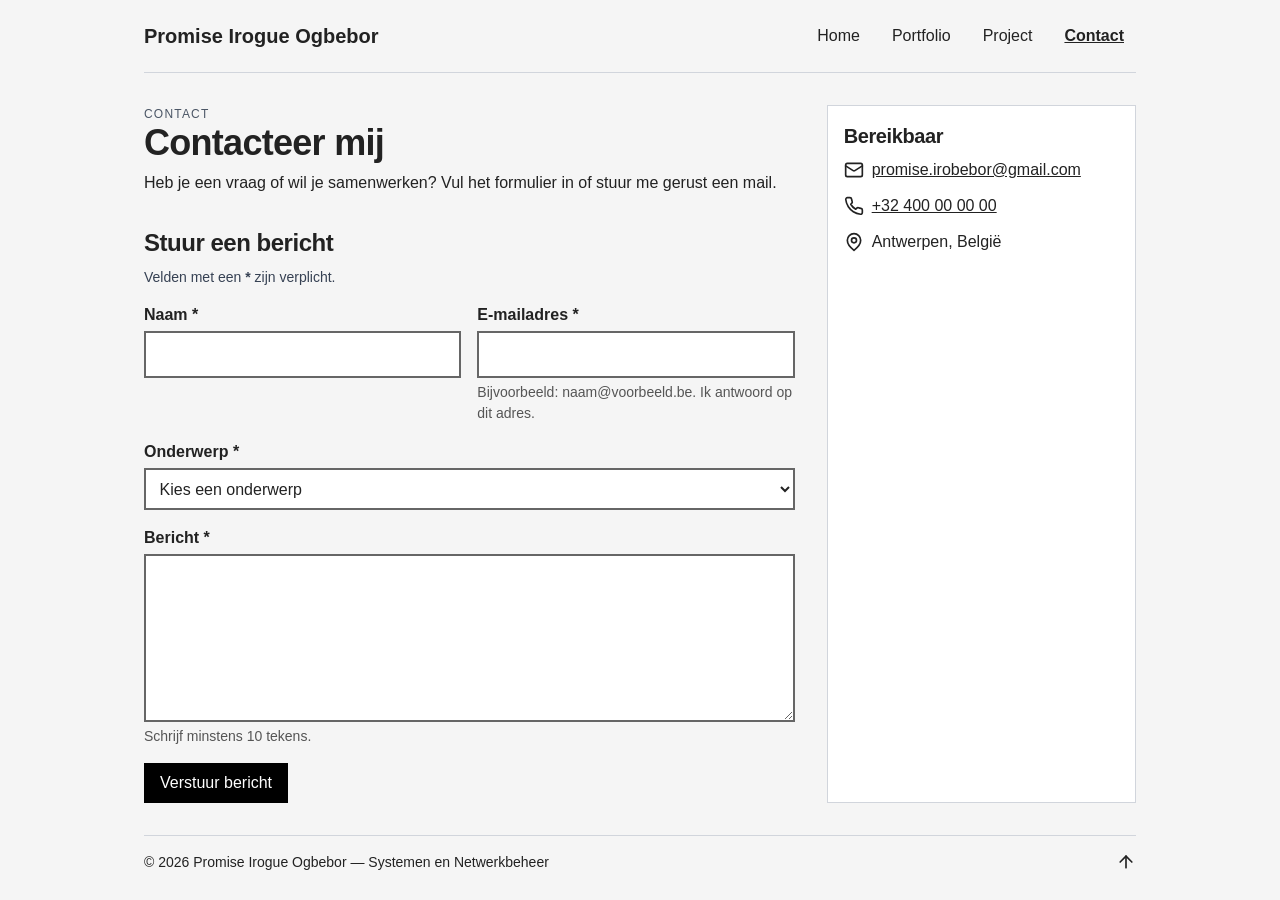
==== contact.html @ 9379b4cd "Eerste versie van mijn portfolio" ====
<!DOCTYPE html>
<html lang="nl-BE">
<head>
  <meta charset="UTF-8">
  <meta name="viewport" content="width=device-width, initial-scale=1.0">
  <title>Contact — Promise Irogue Ogbebor</title>
  <meta name="description" content="Stuur Promise Irogue Ogbebor een bericht over een stage of een vraag.">
  <link rel="stylesheet" href="css/tailwind.css">
  <link rel="stylesheet" href="css/style.css">
</head>
<body>
  <div class="mx-auto max-w-5xl px-4">

    <header class="flex flex-wrap items-center justify-between gap-4 border-b border-gray-300 py-4">
      <a href="index.html" class="text-xl font-bold">Promise Irogue Ogbebor</a>

      <input type="checkbox" id="menu-knop" class="peer sr-only md:hidden">
      <label for="menu-knop" class="flex cursor-pointer items-center gap-2 border border-gray-400 px-3 py-2 md:hidden">
        <svg xmlns="http://www.w3.org/2000/svg" width="20" height="20" viewBox="0 0 24 24" fill="none" stroke="currentColor" stroke-width="2" stroke-linecap="round" stroke-linejoin="round" aria-hidden="true"><line x1="4" x2="20" y1="12" y2="12"/><line x1="4" x2="20" y1="6" y2="6"/><line x1="4" x2="20" y1="18" y2="18"/></svg>
        Menu
      </label>

      <nav id="menu" aria-label="Hoofdmenu" class="hidden w-full peer-checked:block md:block md:w-auto">
        <ul class="flex flex-col gap-1 md:flex-row md:gap-2">
        <li><a href="index.html" class="block px-3 py-2 hover:bg-gray-200">Home</a></li>
        <li><a href="portfolio.html" class="block px-3 py-2 hover:bg-gray-200">Portfolio</a></li>
        <li><a href="project.html" class="block px-3 py-2 hover:bg-gray-200">Project</a></li>
        <li><a href="contact.html" class="block px-3 py-2 hover:bg-gray-200" aria-current="page">Contact</a></li>
        </ul>
      </nav>
    </header>

    <div class="grid gap-8 py-8 md:grid-cols-3">
      <main class="md:col-span-2">
        <p class="label text-gray-600">Contact</p>
        <h1 class="text-4xl font-bold">Contacteer mij</h1>
        <p class="mt-2">Heb je een vraag of wil je samenwerken? Vul het formulier in of stuur me gerust een mail.</p>

        <h2 class="mt-8 text-2xl font-bold">Stuur een bericht</h2>
        
        
        <p class="mt-2 text-sm text-gray-700">Velden met een <span class="ster" aria-hidden="true">*</span> zijn verplicht.</p>

        <form action="#" method="post" class="mt-4 grid gap-4 md:grid-cols-2">

          <div class="veld">
            <label for="naam">Naam <span class="ster" aria-hidden="true">*</span></label>
            <input type="text" id="naam" name="naam" autocomplete="name" required aria-describedby="naam-fout">
            <p class="fout" id="naam-fout">Je naam ontbreekt. Vul je voor- en achternaam in.</p>
          </div>

          <div class="veld">
            <label for="email">E-mailadres <span class="ster" aria-hidden="true">*</span></label>
            <input type="email" id="email" name="email" autocomplete="email" required aria-describedby="email-hulp email-fout">
            <p class="hulp" id="email-hulp">Bijvoorbeeld: naam@voorbeeld.be. Ik antwoord op dit adres.</p>
            <p class="fout" id="email-fout">Dit is geen geldig e-mailadres. Controleer of er een @ en een domein (zoals .be) in staat.</p>
          </div>

          <div class="veld md:col-span-2">
            <label for="onderwerp">Onderwerp <span class="ster" aria-hidden="true">*</span></label>
            <select id="onderwerp" name="onderwerp" required aria-describedby="onderwerp-fout">
              <option value="">Kies een onderwerp</option>
              <option value="vraag">Algemene vraag</option>
              <option value="samenwerking">Samenwerking</option>
              <option value="stage">Stage</option>
            </select>
            <p class="fout" id="onderwerp-fout">Je hebt nog geen onderwerp gekozen. Kies er een uit de lijst.</p>
          </div>

          <div class="veld md:col-span-2">
            <label for="bericht">Bericht <span class="ster" aria-hidden="true">*</span></label>
            <textarea id="bericht" name="bericht" rows="6" minlength="10" required aria-describedby="bericht-hulp bericht-fout"></textarea>
            <p class="hulp" id="bericht-hulp">Schrijf minstens 10 tekens.</p>
            <p class="fout" id="bericht-fout">Je bericht is te kort of leeg. Schrijf minstens 10 tekens.</p>
          </div>

          <div class="md:col-span-2">
            <button type="submit" class="bg-black px-4 py-2 text-white hover:bg-gray-700">Verstuur bericht</button>
          </div>

        </form>
      </main>

      <aside class="border border-gray-300 bg-white p-4">
        <h2 class="text-xl font-bold">Bereikbaar</h2>
        <ul class="mt-2 flex flex-col gap-3">
          <li class="flex items-center gap-2"><svg xmlns="http://www.w3.org/2000/svg" width="20" height="20" viewBox="0 0 24 24" fill="none" stroke="currentColor" stroke-width="2" stroke-linecap="round" stroke-linejoin="round" aria-hidden="true"><rect width="20" height="16" x="2" y="4" rx="2"/><path d="m22 7-8.97 5.7a1.94 1.94 0 0 1-2.06 0L2 7"/></svg> <a href="mailto:promise.irobebor@gmail.com" class="underline">promise.irobebor@gmail.com</a></li>
          <li class="flex items-center gap-2"><svg xmlns="http://www.w3.org/2000/svg" width="20" height="20" viewBox="0 0 24 24" fill="none" stroke="currentColor" stroke-width="2" stroke-linecap="round" stroke-linejoin="round" aria-hidden="true"><path d="M22 16.92v3a2 2 0 0 1-2.18 2 19.79 19.79 0 0 1-8.63-3.07 19.5 19.5 0 0 1-6-6 19.79 19.79 0 0 1-3.07-8.67A2 2 0 0 1 4.11 2h3a2 2 0 0 1 2 1.72 12.84 12.84 0 0 0 .7 2.81 2 2 0 0 1-.45 2.11L8.09 9.91a16 16 0 0 0 6 6l1.27-1.27a2 2 0 0 1 2.11-.45 12.84 12.84 0 0 0 2.81.7A2 2 0 0 1 22 16.92z"/></svg> <a href="tel:+32400000000" class="underline">+32 400 00 00 00</a></li>
          <li class="flex items-center gap-2"><svg xmlns="http://www.w3.org/2000/svg" width="20" height="20" viewBox="0 0 24 24" fill="none" stroke="currentColor" stroke-width="2" stroke-linecap="round" stroke-linejoin="round" aria-hidden="true"><path d="M20 10c0 6-8 12-8 12s-8-6-8-12a8 8 0 0 1 16 0Z"/><circle cx="12" cy="10" r="3"/></svg> Antwerpen, België</li>
        </ul>
      </aside>
    </div>

    <footer class="flex flex-col gap-2 border-t border-gray-300 py-4 text-sm sm:flex-row sm:items-center sm:justify-between">
      <p>&copy; 2026 Promise Irogue Ogbebor — Systemen en Netwerkbeheer</p>
      <a href="#" class="flex items-center">
        <svg xmlns="http://www.w3.org/2000/svg" width="20" height="20" viewBox="0 0 24 24" fill="none" stroke="currentColor" stroke-width="2" stroke-linecap="round" stroke-linejoin="round" aria-hidden="true"><path d="m5 12 7-7 7 7"/><path d="M12 19V5"/></svg>
        <span class="sr-only">Naar boven</span>
      </a>
    </footer>

  </div>
</body>
</html>
---- css/style.css ----
body {
  font-family: Arial, Helvetica, sans-serif;
  background-color: #f5f5f5;
  color: #222;
}

.label {
  text-transform: uppercase;
  letter-spacing: 0.1em;
  font-size: 0.75rem;
}

h1,
h2 {
  letter-spacing: -0.02em;
}

main a:hover,
aside a:hover,
footer a:hover {
  text-decoration: underline;
}

nav a[aria-current="page"] {
  font-weight: bold;
  text-decoration: underline;
}

a:focus-visible,
button:focus-visible,
input:focus-visible,
select:focus-visible,
textarea:focus-visible,
#menu-knop:focus-visible + label {
  outline: 3px solid #000;
  outline-offset: 3px;
}

.veld {
  display: flex;
  flex-direction: column;
  gap: 0.25rem;
}

.veld label {
  font-weight: bold;
}

.ster {
  font-weight: bold;
}

.veld input,
.veld select,
.veld textarea {
  width: 100%;
  padding: 0.6rem;
  border: 2px solid #666;
  background-color: #fff;
  color: #222;
}

.hulp {
  font-size: 0.875rem;
  color: #555;
}

.fout {
  display: none;
  font-size: 0.875rem;
  font-weight: bold;
}

.fout::before {
  content: "⚠ ";
}

.veld input:user-invalid,
.veld select:user-invalid,
.veld textarea:user-invalid {
  border: 3px solid #000;
  background-color: #eee;
}

.veld input:user-invalid ~ .fout,
.veld select:user-invalid ~ .fout,
.veld textarea:user-invalid ~ .fout {
  display: block;
}
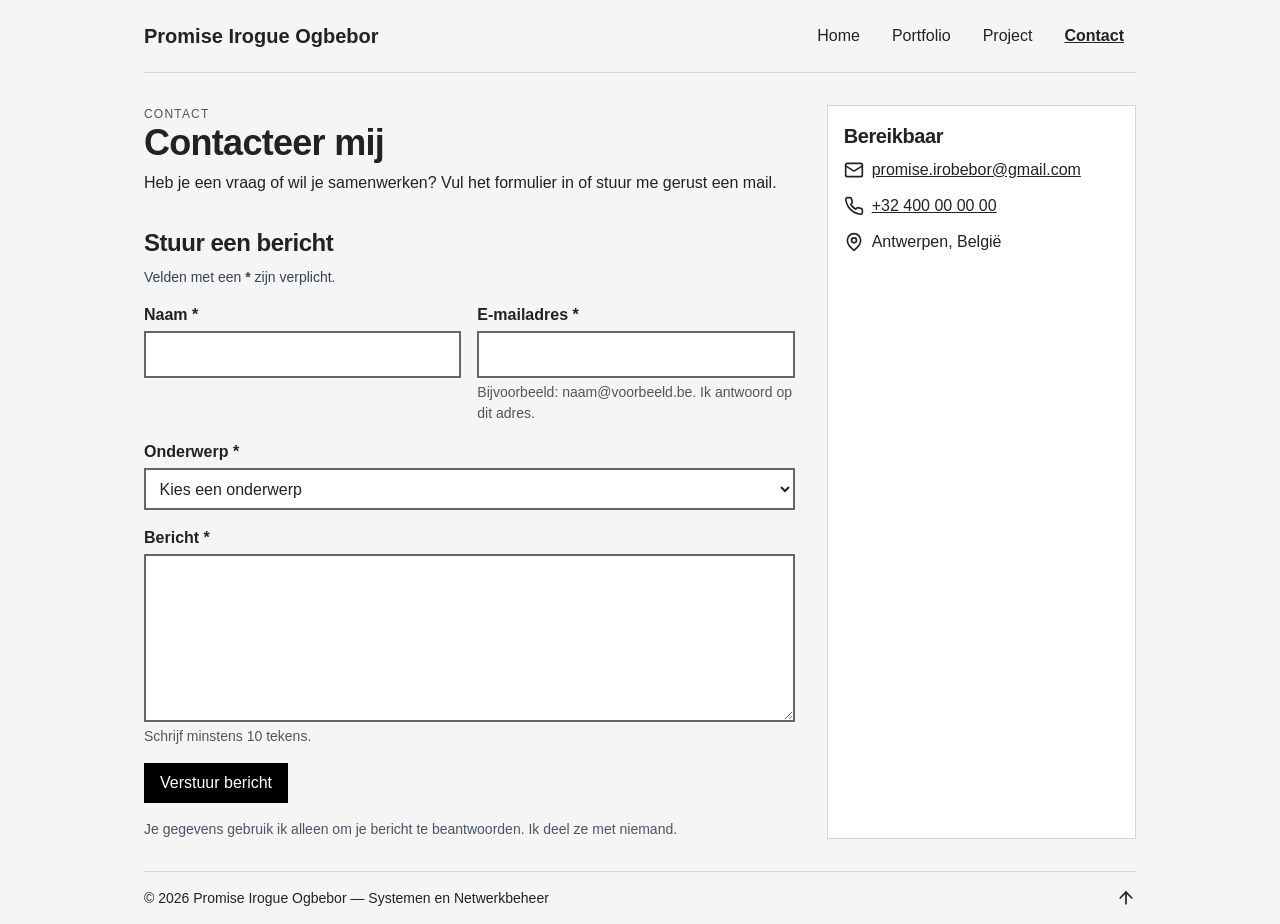
==== commit a000fcb1: "Descriptions toegevoegd en contactformulier voor Netlify" ====
--- a/contact.html
+++ b/contact.html
@@ -41,7 +41,7 @@
         
         <p class="mt-2 text-sm text-gray-700">Velden met een <span class="ster" aria-hidden="true">*</span> zijn verplicht.</p>
 
-        <form action="#" method="post" class="mt-4 grid gap-4 md:grid-cols-2">
+        <form name="contact" method="post" data-netlify="true" class="mt-4 grid gap-4 md:grid-cols-2">
 
           <div class="veld">
             <label for="naam">Naam <span class="ster" aria-hidden="true">*</span></label>
@@ -79,6 +79,7 @@
           </div>
 
         </form>
+        <p class="mt-4 text-sm text-gray-600">Je gegevens gebruik ik alleen om je bericht te beantwoorden. Ik deel ze met niemand.</p>
       </main>
 
       <aside class="border border-gray-300 bg-white p-4">
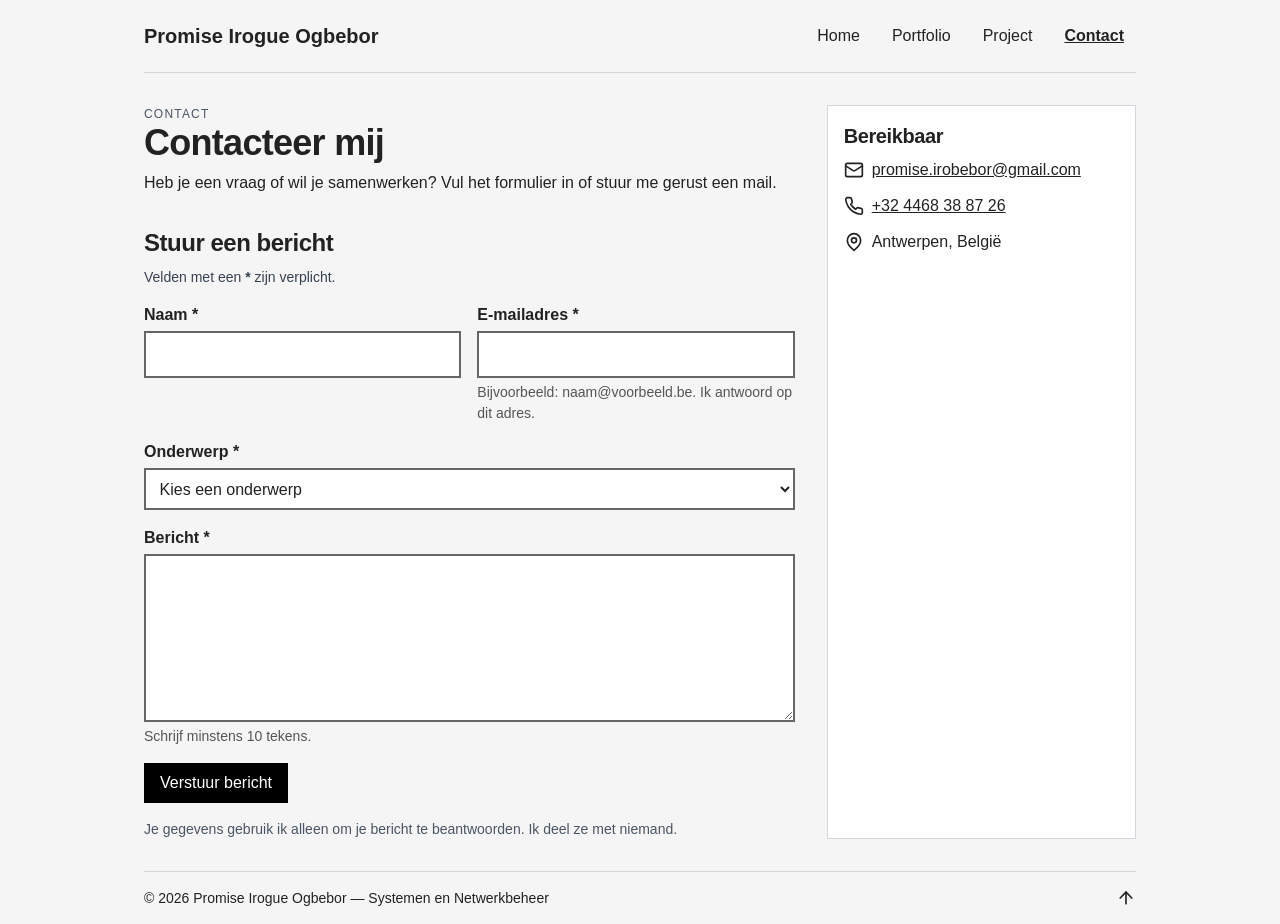
==== commit dd148d21: "gsm nummer" ====
--- a/contact.html
+++ b/contact.html
@@ -86,7 +86,7 @@
         <h2 class="text-xl font-bold">Bereikbaar</h2>
         <ul class="mt-2 flex flex-col gap-3">
           <li class="flex items-center gap-2"><svg xmlns="http://www.w3.org/2000/svg" width="20" height="20" viewBox="0 0 24 24" fill="none" stroke="currentColor" stroke-width="2" stroke-linecap="round" stroke-linejoin="round" aria-hidden="true"><rect width="20" height="16" x="2" y="4" rx="2"/><path d="m22 7-8.97 5.7a1.94 1.94 0 0 1-2.06 0L2 7"/></svg> <a href="mailto:promise.irobebor@gmail.com" class="underline">promise.irobebor@gmail.com</a></li>
-          <li class="flex items-center gap-2"><svg xmlns="http://www.w3.org/2000/svg" width="20" height="20" viewBox="0 0 24 24" fill="none" stroke="currentColor" stroke-width="2" stroke-linecap="round" stroke-linejoin="round" aria-hidden="true"><path d="M22 16.92v3a2 2 0 0 1-2.18 2 19.79 19.79 0 0 1-8.63-3.07 19.5 19.5 0 0 1-6-6 19.79 19.79 0 0 1-3.07-8.67A2 2 0 0 1 4.11 2h3a2 2 0 0 1 2 1.72 12.84 12.84 0 0 0 .7 2.81 2 2 0 0 1-.45 2.11L8.09 9.91a16 16 0 0 0 6 6l1.27-1.27a2 2 0 0 1 2.11-.45 12.84 12.84 0 0 0 2.81.7A2 2 0 0 1 22 16.92z"/></svg> <a href="tel:+32400000000" class="underline">+32 400 00 00 00</a></li>
+          <li class="flex items-center gap-2"><svg xmlns="http://www.w3.org/2000/svg" width="20" height="20" viewBox="0 0 24 24" fill="none" stroke="currentColor" stroke-width="2" stroke-linecap="round" stroke-linejoin="round" aria-hidden="true"><path d="M22 16.92v3a2 2 0 0 1-2.18 2 19.79 19.79 0 0 1-8.63-3.07 19.5 19.5 0 0 1-6-6 19.79 19.79 0 0 1-3.07-8.67A2 2 0 0 1 4.11 2h3a2 2 0 0 1 2 1.72 12.84 12.84 0 0 0 .7 2.81 2 2 0 0 1-.45 2.11L8.09 9.91a16 16 0 0 0 6 6l1.27-1.27a2 2 0 0 1 2.11-.45 12.84 12.84 0 0 0 2.81.7A2 2 0 0 1 22 16.92z"/></svg> <a href="tel:+32468388726" class="underline">+32 4468 38 87 26</a></li>
           <li class="flex items-center gap-2"><svg xmlns="http://www.w3.org/2000/svg" width="20" height="20" viewBox="0 0 24 24" fill="none" stroke="currentColor" stroke-width="2" stroke-linecap="round" stroke-linejoin="round" aria-hidden="true"><path d="M20 10c0 6-8 12-8 12s-8-6-8-12a8 8 0 0 1 16 0Z"/><circle cx="12" cy="10" r="3"/></svg> Antwerpen, België</li>
         </ul>
       </aside>
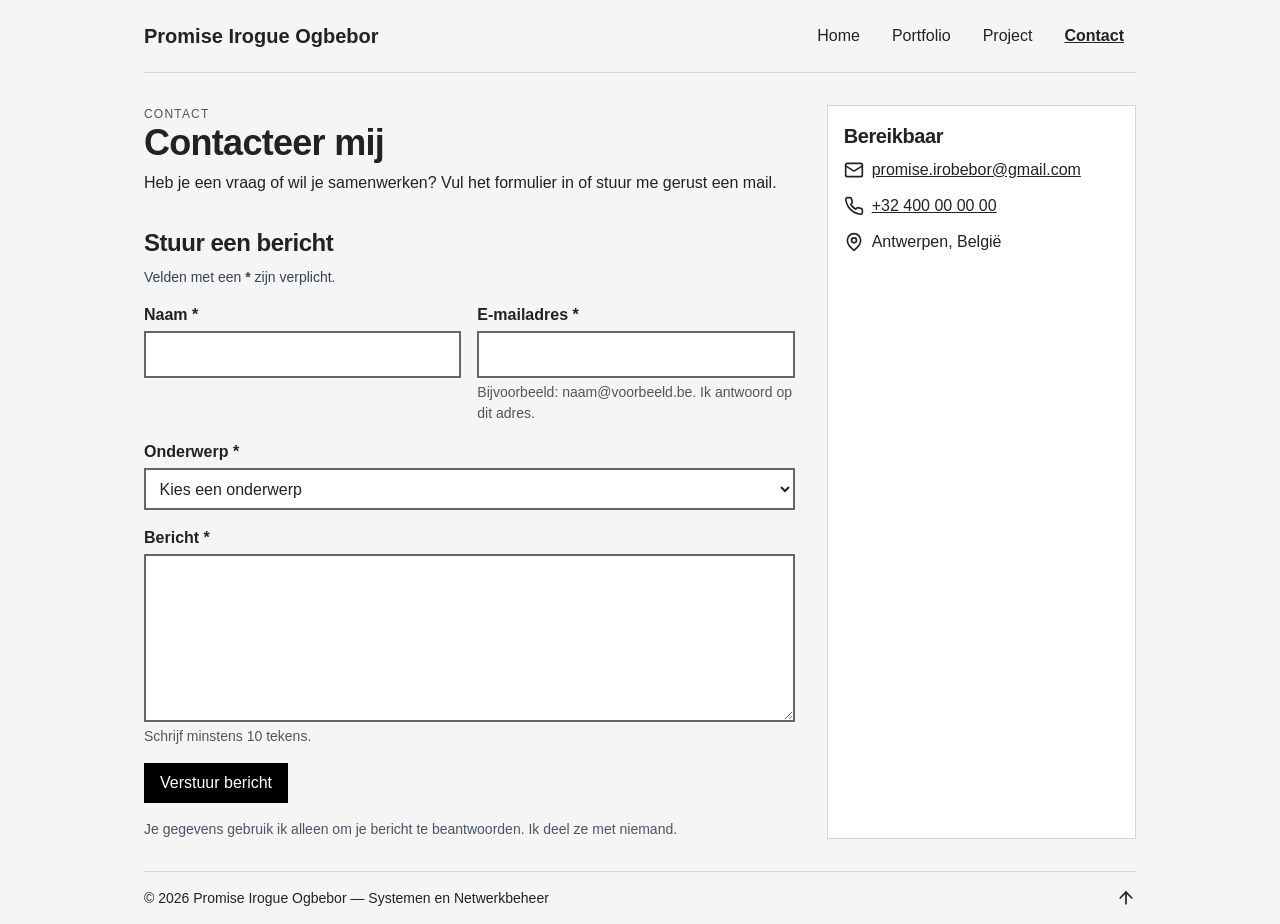
==== commit 7025a8cd: "Change number" ====
--- a/contact.html
+++ b/contact.html
@@ -86,7 +86,7 @@
         <h2 class="text-xl font-bold">Bereikbaar</h2>
         <ul class="mt-2 flex flex-col gap-3">
           <li class="flex items-center gap-2"><svg xmlns="http://www.w3.org/2000/svg" width="20" height="20" viewBox="0 0 24 24" fill="none" stroke="currentColor" stroke-width="2" stroke-linecap="round" stroke-linejoin="round" aria-hidden="true"><rect width="20" height="16" x="2" y="4" rx="2"/><path d="m22 7-8.97 5.7a1.94 1.94 0 0 1-2.06 0L2 7"/></svg> <a href="mailto:promise.irobebor@gmail.com" class="underline">promise.irobebor@gmail.com</a></li>
-          <li class="flex items-center gap-2"><svg xmlns="http://www.w3.org/2000/svg" width="20" height="20" viewBox="0 0 24 24" fill="none" stroke="currentColor" stroke-width="2" stroke-linecap="round" stroke-linejoin="round" aria-hidden="true"><path d="M22 16.92v3a2 2 0 0 1-2.18 2 19.79 19.79 0 0 1-8.63-3.07 19.5 19.5 0 0 1-6-6 19.79 19.79 0 0 1-3.07-8.67A2 2 0 0 1 4.11 2h3a2 2 0 0 1 2 1.72 12.84 12.84 0 0 0 .7 2.81 2 2 0 0 1-.45 2.11L8.09 9.91a16 16 0 0 0 6 6l1.27-1.27a2 2 0 0 1 2.11-.45 12.84 12.84 0 0 0 2.81.7A2 2 0 0 1 22 16.92z"/></svg> <a href="tel:+32468388726" class="underline">+32 4468 38 87 26</a></li>
+          <li class="flex items-center gap-2"><svg xmlns="http://www.w3.org/2000/svg" width="20" height="20" viewBox="0 0 24 24" fill="none" stroke="currentColor" stroke-width="2" stroke-linecap="round" stroke-linejoin="round" aria-hidden="true"><path d="M22 16.92v3a2 2 0 0 1-2.18 2 19.79 19.79 0 0 1-8.63-3.07 19.5 19.5 0 0 1-6-6 19.79 19.79 0 0 1-3.07-8.67A2 2 0 0 1 4.11 2h3a2 2 0 0 1 2 1.72 12.84 12.84 0 0 0 .7 2.81 2 2 0 0 1-.45 2.11L8.09 9.91a16 16 0 0 0 6 6l1.27-1.27a2 2 0 0 1 2.11-.45 12.84 12.84 0 0 0 2.81.7A2 2 0 0 1 22 16.92z"/></svg> <a href="tel:+32400000000" class="underline">+32 400 00 00 00</a></li>
           <li class="flex items-center gap-2"><svg xmlns="http://www.w3.org/2000/svg" width="20" height="20" viewBox="0 0 24 24" fill="none" stroke="currentColor" stroke-width="2" stroke-linecap="round" stroke-linejoin="round" aria-hidden="true"><path d="M20 10c0 6-8 12-8 12s-8-6-8-12a8 8 0 0 1 16 0Z"/><circle cx="12" cy="10" r="3"/></svg> Antwerpen, België</li>
         </ul>
       </aside>
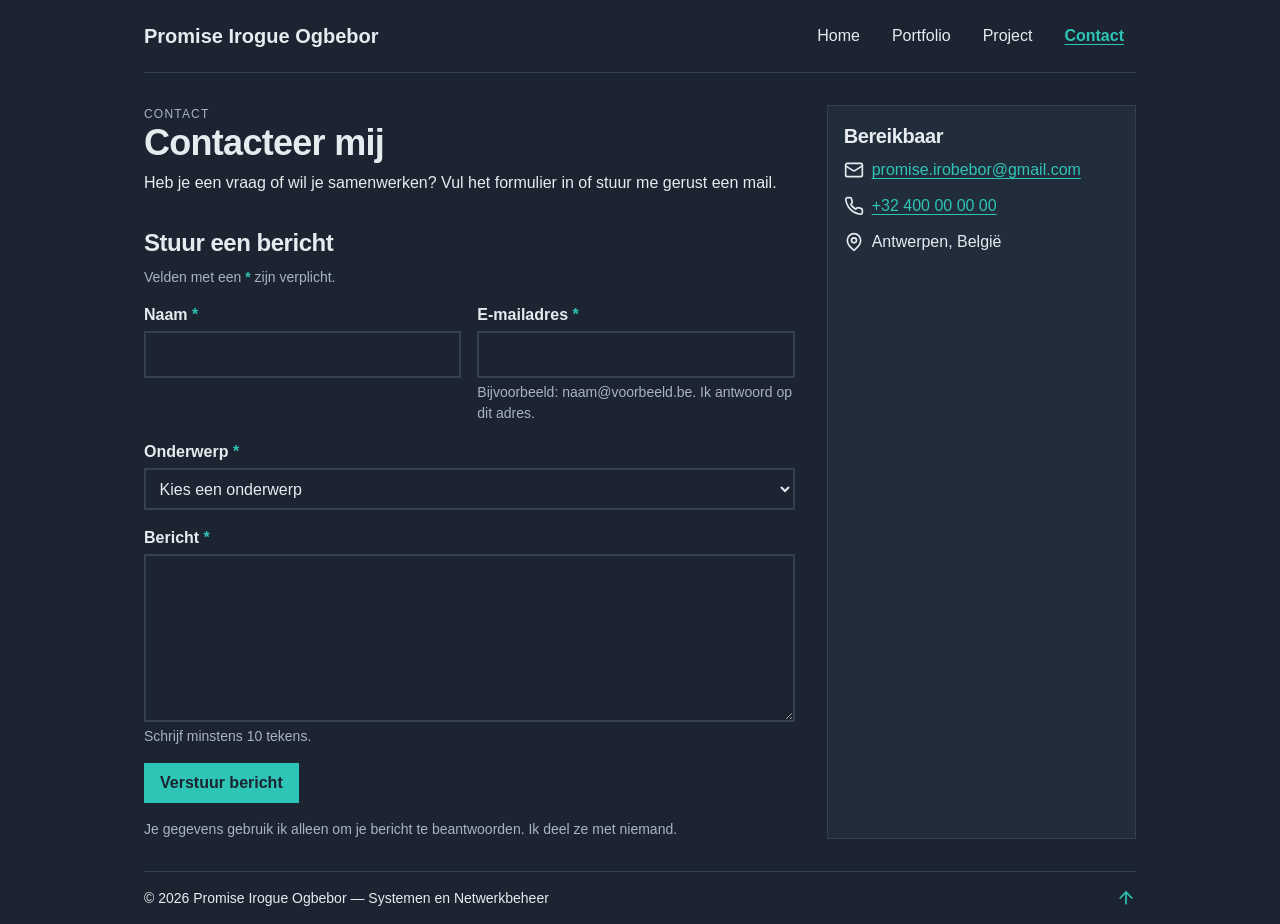
==== commit a96b8396: "Kleuren toegepast" ====
--- a/contact.html
+++ b/contact.html
@@ -11,35 +11,35 @@
 <body>
   <div class="mx-auto max-w-5xl px-4">
 
-    <header class="flex flex-wrap items-center justify-between gap-4 border-b border-gray-300 py-4">
+    <header class="flex flex-wrap items-center justify-between gap-4 border-b rand py-4">
       <a href="index.html" class="text-xl font-bold">Promise Irogue Ogbebor</a>
 
       <input type="checkbox" id="menu-knop" class="peer sr-only md:hidden">
-      <label for="menu-knop" class="flex cursor-pointer items-center gap-2 border border-gray-400 px-3 py-2 md:hidden">
+      <label for="menu-knop" class="flex cursor-pointer items-center gap-2 border rand px-3 py-2 md:hidden">
         <svg xmlns="http://www.w3.org/2000/svg" width="20" height="20" viewBox="0 0 24 24" fill="none" stroke="currentColor" stroke-width="2" stroke-linecap="round" stroke-linejoin="round" aria-hidden="true"><line x1="4" x2="20" y1="12" y2="12"/><line x1="4" x2="20" y1="6" y2="6"/><line x1="4" x2="20" y1="18" y2="18"/></svg>
         Menu
       </label>
 
       <nav id="menu" aria-label="Hoofdmenu" class="hidden w-full peer-checked:block md:block md:w-auto">
         <ul class="flex flex-col gap-1 md:flex-row md:gap-2">
-        <li><a href="index.html" class="block px-3 py-2 hover:bg-gray-200">Home</a></li>
-        <li><a href="portfolio.html" class="block px-3 py-2 hover:bg-gray-200">Portfolio</a></li>
-        <li><a href="project.html" class="block px-3 py-2 hover:bg-gray-200">Project</a></li>
-        <li><a href="contact.html" class="block px-3 py-2 hover:bg-gray-200" aria-current="page">Contact</a></li>
+        <li><a href="index.html" class="block px-3 py-2 menu-link">Home</a></li>
+        <li><a href="portfolio.html" class="block px-3 py-2 menu-link">Portfolio</a></li>
+        <li><a href="project.html" class="block px-3 py-2 menu-link">Project</a></li>
+        <li><a href="contact.html" class="block px-3 py-2 menu-link" aria-current="page">Contact</a></li>
         </ul>
       </nav>
     </header>
 
     <div class="grid gap-8 py-8 md:grid-cols-3">
       <main class="md:col-span-2">
-        <p class="label text-gray-600">Contact</p>
+        <p class="label gedempt">Contact</p>
         <h1 class="text-4xl font-bold">Contacteer mij</h1>
         <p class="mt-2">Heb je een vraag of wil je samenwerken? Vul het formulier in of stuur me gerust een mail.</p>
 
         <h2 class="mt-8 text-2xl font-bold">Stuur een bericht</h2>
         
         
-        <p class="mt-2 text-sm text-gray-700">Velden met een <span class="ster" aria-hidden="true">*</span> zijn verplicht.</p>
+        <p class="mt-2 text-sm gedempt">Velden met een <span class="ster" aria-hidden="true">*</span> zijn verplicht.</p>
 
         <form name="contact" method="post" data-netlify="true" class="mt-4 grid gap-4 md:grid-cols-2">
 
@@ -75,14 +75,14 @@
           </div>
 
           <div class="md:col-span-2">
-            <button type="submit" class="bg-black px-4 py-2 text-white hover:bg-gray-700">Verstuur bericht</button>
+            <button type="submit" class="knop px-4 py-2">Verstuur bericht</button>
           </div>
 
         </form>
-        <p class="mt-4 text-sm text-gray-600">Je gegevens gebruik ik alleen om je bericht te beantwoorden. Ik deel ze met niemand.</p>
+        <p class="mt-4 text-sm gedempt">Je gegevens gebruik ik alleen om je bericht te beantwoorden. Ik deel ze met niemand.</p>
       </main>
 
-      <aside class="border border-gray-300 bg-white p-4">
+      <aside class="blok p-4">
         <h2 class="text-xl font-bold">Bereikbaar</h2>
         <ul class="mt-2 flex flex-col gap-3">
           <li class="flex items-center gap-2"><svg xmlns="http://www.w3.org/2000/svg" width="20" height="20" viewBox="0 0 24 24" fill="none" stroke="currentColor" stroke-width="2" stroke-linecap="round" stroke-linejoin="round" aria-hidden="true"><rect width="20" height="16" x="2" y="4" rx="2"/><path d="m22 7-8.97 5.7a1.94 1.94 0 0 1-2.06 0L2 7"/></svg> <a href="mailto:promise.irobebor@gmail.com" class="underline">promise.irobebor@gmail.com</a></li>
@@ -92,7 +92,7 @@
       </aside>
     </div>
 
-    <footer class="flex flex-col gap-2 border-t border-gray-300 py-4 text-sm sm:flex-row sm:items-center sm:justify-between">
+    <footer class="flex flex-col gap-2 border-t rand py-4 text-sm sm:flex-row sm:items-center sm:justify-between">
       <p>&copy; 2026 Promise Irogue Ogbebor — Systemen en Netwerkbeheer</p>
       <a href="#" class="flex items-center">
         <svg xmlns="http://www.w3.org/2000/svg" width="20" height="20" viewBox="0 0 24 24" fill="none" stroke="currentColor" stroke-width="2" stroke-linecap="round" stroke-linejoin="round" aria-hidden="true"><path d="m5 12 7-7 7 7"/><path d="M12 19V5"/></svg>
--- a/css/style.css
+++ b/css/style.css
@@ -1,18 +1,24 @@
 body {
   font-family: Arial, Helvetica, sans-serif;
-  background-color: #f5f5f5;
-  color: #222;
+  background-color: #1b2430;
+  color: #e6ebf0;
 }
 
 .label {
   text-transform: uppercase;
   letter-spacing: 0.1em;
   font-size: 0.75rem;
+  color: #2ec4b6;
 }
 
 h1,
 h2 {
   letter-spacing: -0.02em;
+}
+
+a {
+  color: #2ec4b6;
+  text-underline-offset: 3px;
 }
 
 main a:hover,
@@ -21,9 +27,47 @@
   text-decoration: underline;
 }
 
+header > a {
+  color: #e6ebf0;
+}
+
+.menu-link {
+  color: #e6ebf0;
+}
+
+.menu-link:hover {
+  background-color: #222d3b;
+  color: #2ec4b6;
+}
+
 nav a[aria-current="page"] {
   font-weight: bold;
   text-decoration: underline;
+  color: #2ec4b6;
+}
+
+.blok {
+  background-color: #222d3b;
+  border: 1px solid #33404f;
+}
+
+.rand {
+  border-color: #33404f;
+}
+
+.gedempt {
+  color: #a9b4c0;
+}
+
+.knop {
+  background-color: #2ec4b6;
+  color: #1b2430;
+  font-weight: bold;
+  cursor: pointer;
+}
+
+.knop:hover {
+  opacity: 0.85;
 }
 
 a:focus-visible,
@@ -32,7 +76,7 @@
 select:focus-visible,
 textarea:focus-visible,
 #menu-knop:focus-visible + label {
-  outline: 3px solid #000;
+  outline: 3px solid #2ec4b6;
   outline-offset: 3px;
 }
 
@@ -48,6 +92,7 @@
 
 .ster {
   font-weight: bold;
+  color: #2ec4b6;
 }
 
 .veld input,
@@ -55,20 +100,21 @@
 .veld textarea {
   width: 100%;
   padding: 0.6rem;
-  border: 2px solid #666;
-  background-color: #fff;
-  color: #222;
+  border: 2px solid #33404f;
+  background-color: #1b2430;
+  color: #e6ebf0;
 }
 
 .hulp {
   font-size: 0.875rem;
-  color: #555;
+  color: #a9b4c0;
 }
 
 .fout {
   display: none;
   font-size: 0.875rem;
   font-weight: bold;
+  color: #ff8a80;
 }
 
 .fout::before {
@@ -78,8 +124,8 @@
 .veld input:user-invalid,
 .veld select:user-invalid,
 .veld textarea:user-invalid {
-  border: 3px solid #000;
-  background-color: #eee;
+  border: 3px solid #ff8a80;
+  background-color: #2a2230;
 }
 
 .veld input:user-invalid ~ .fout,
